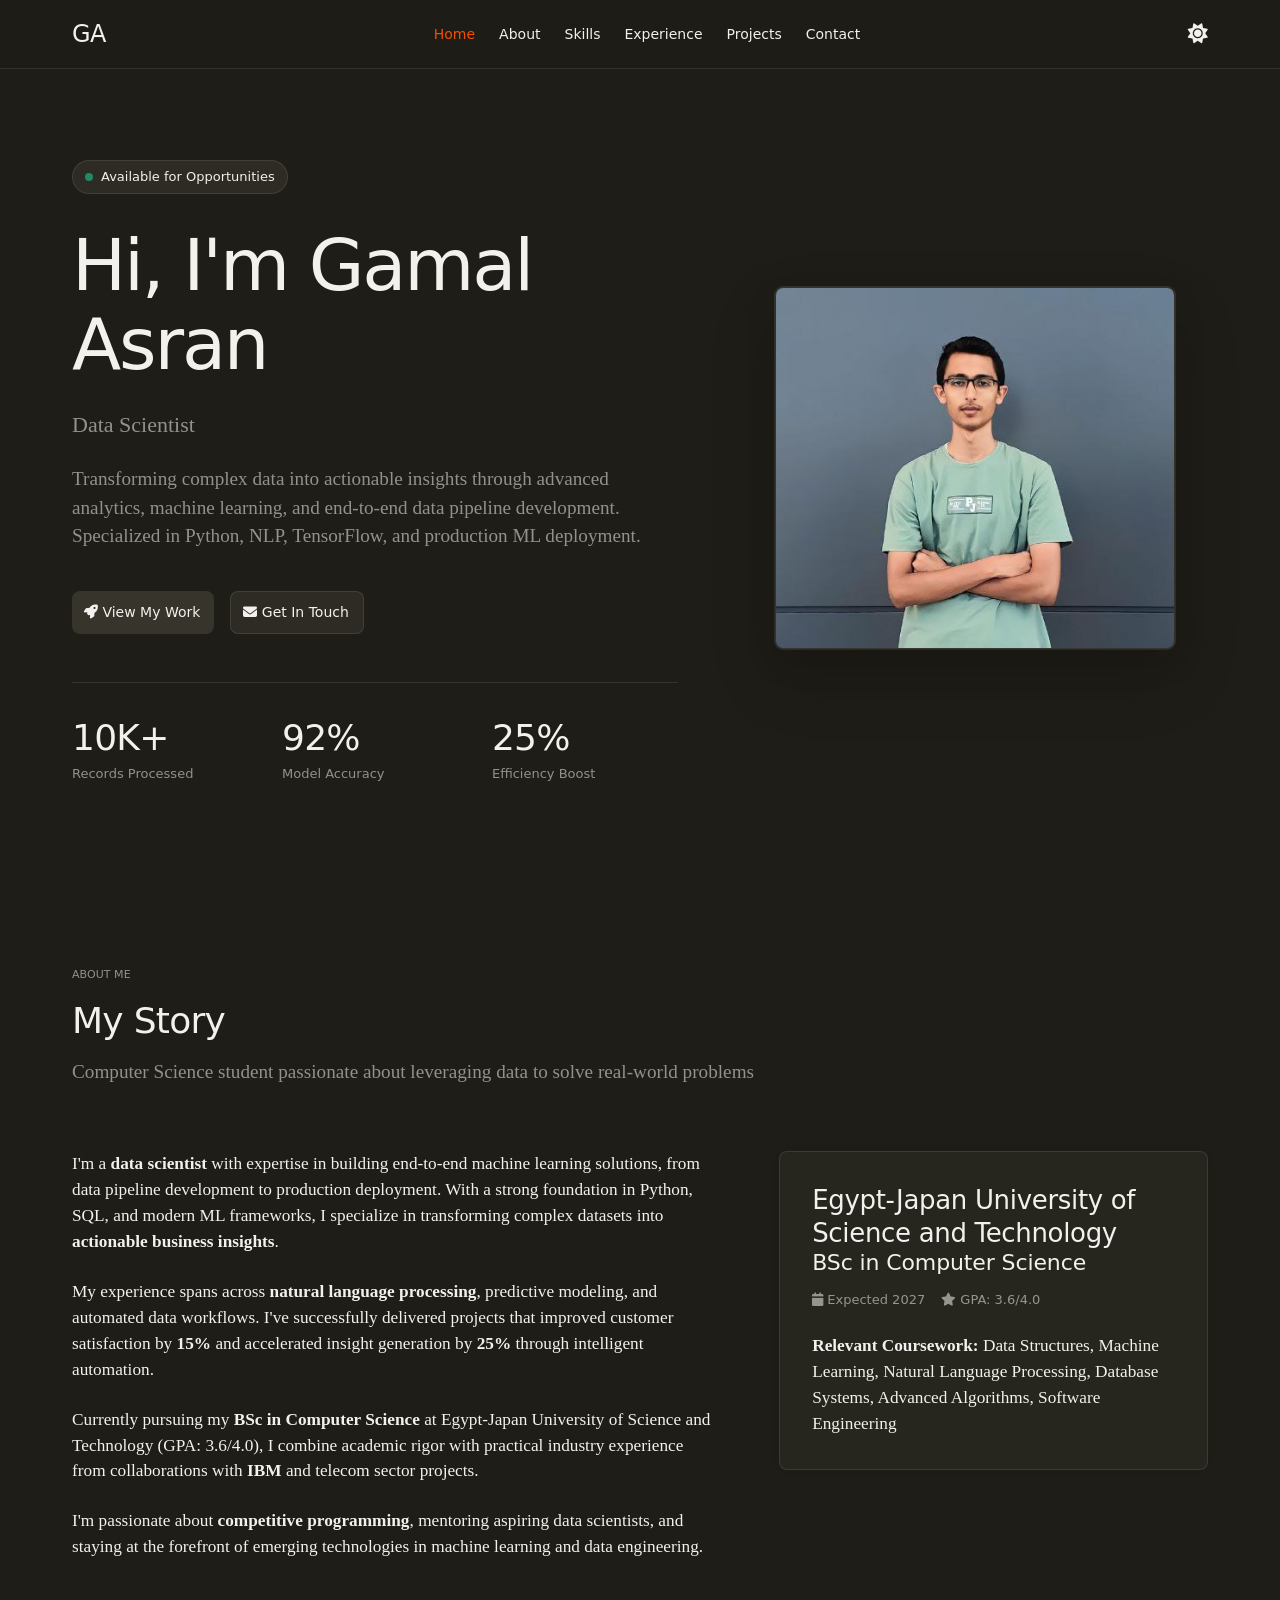
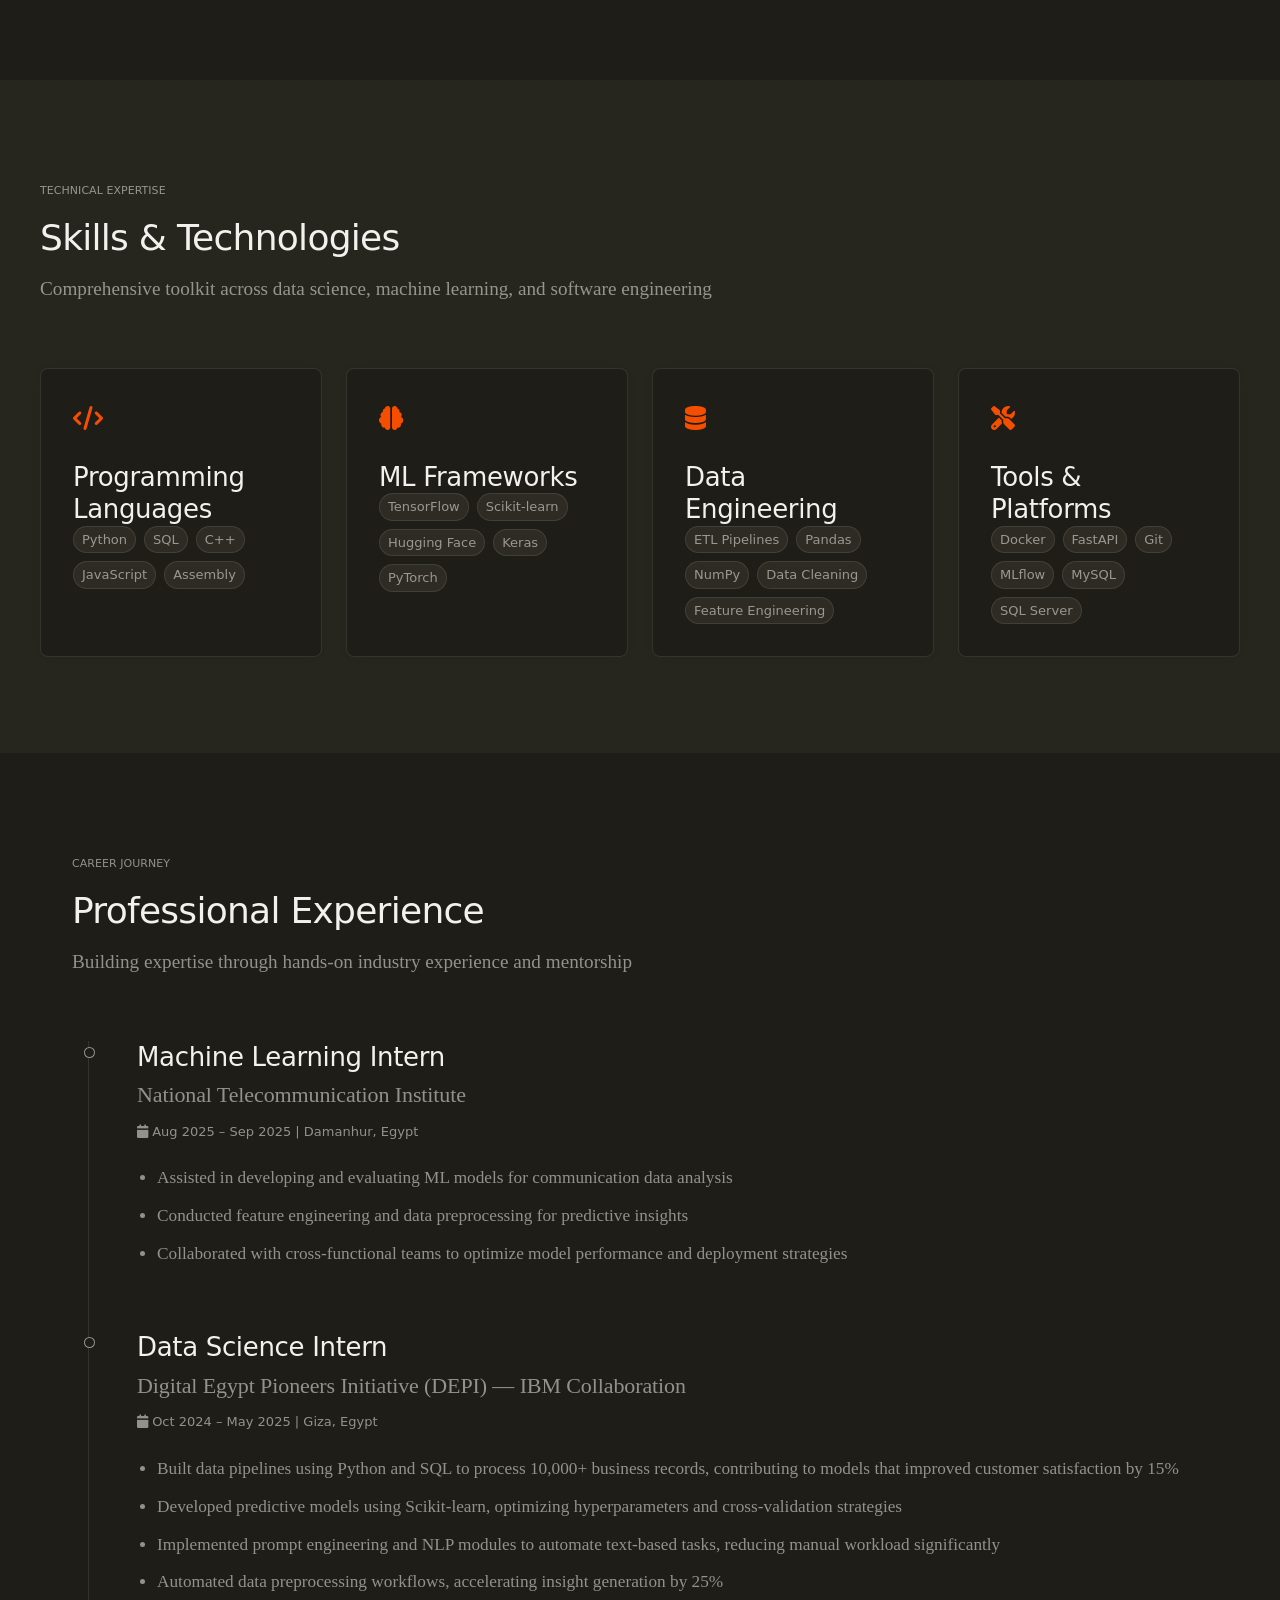
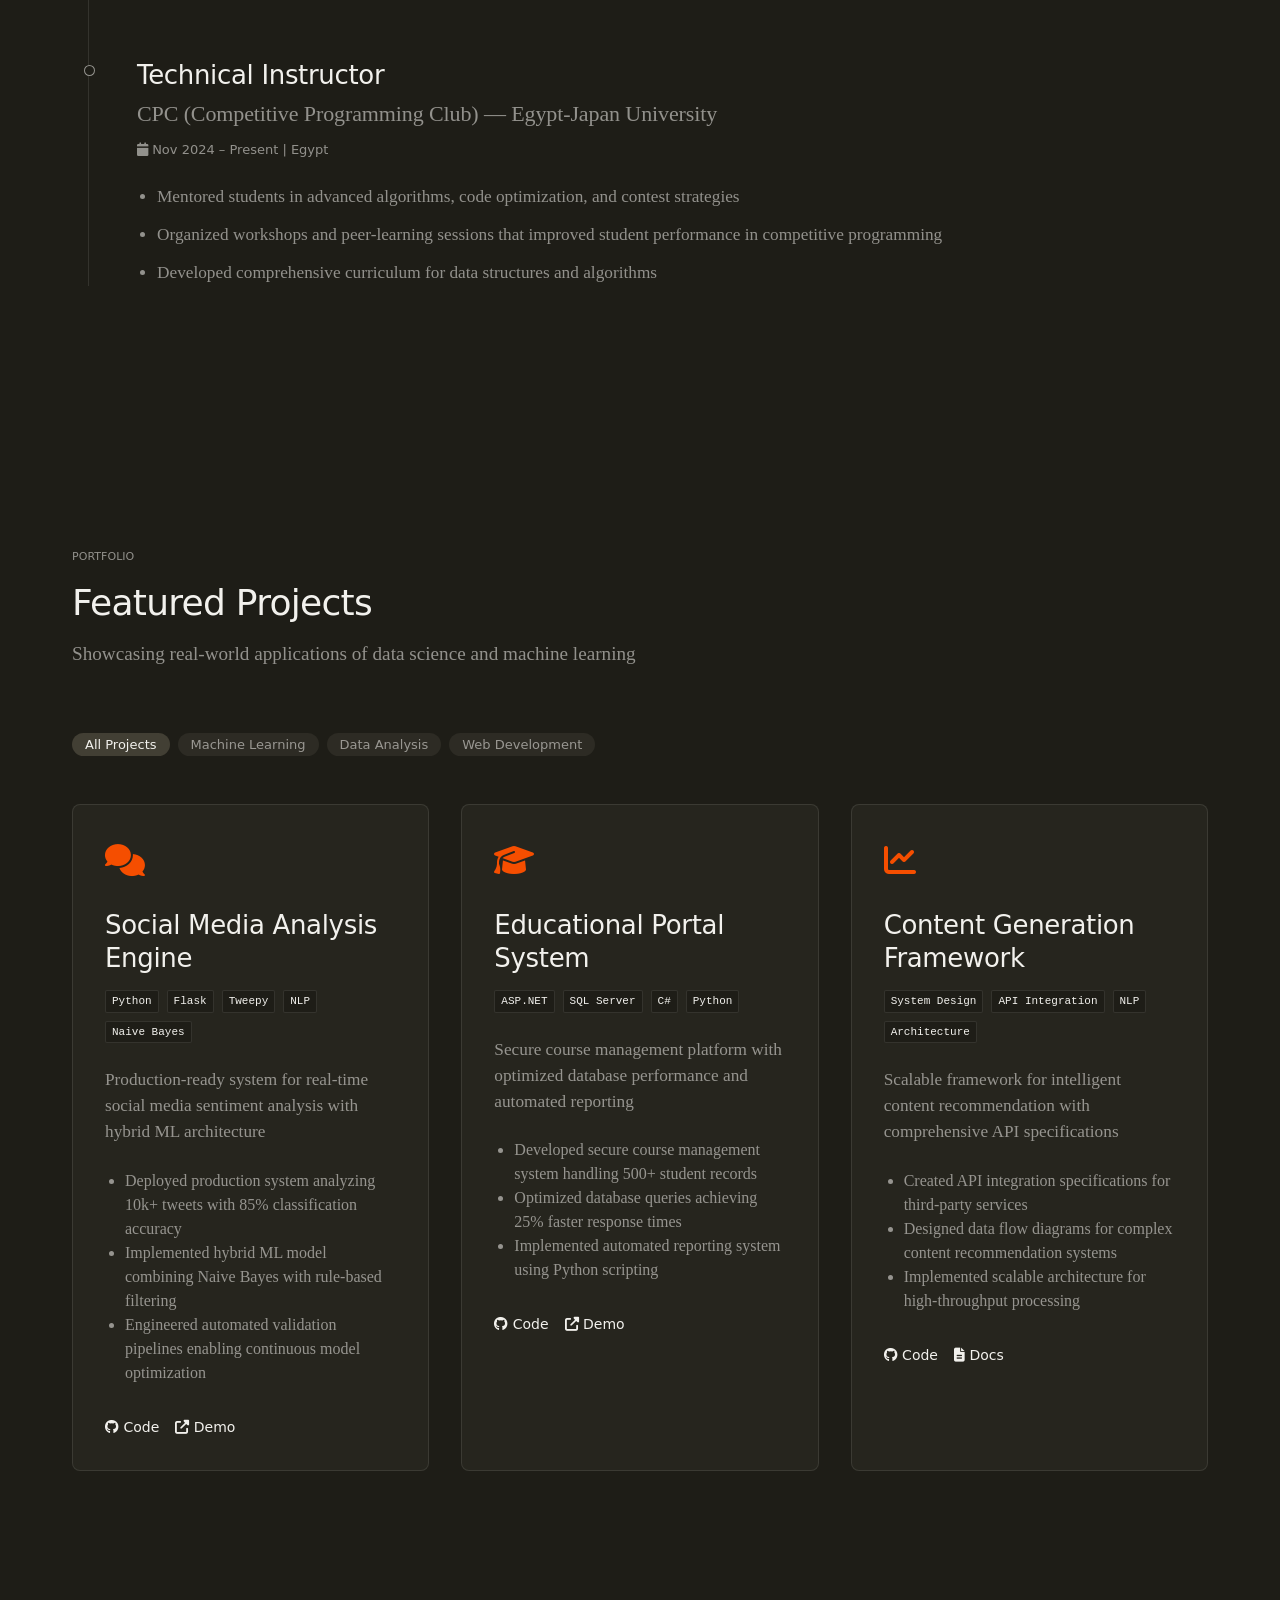
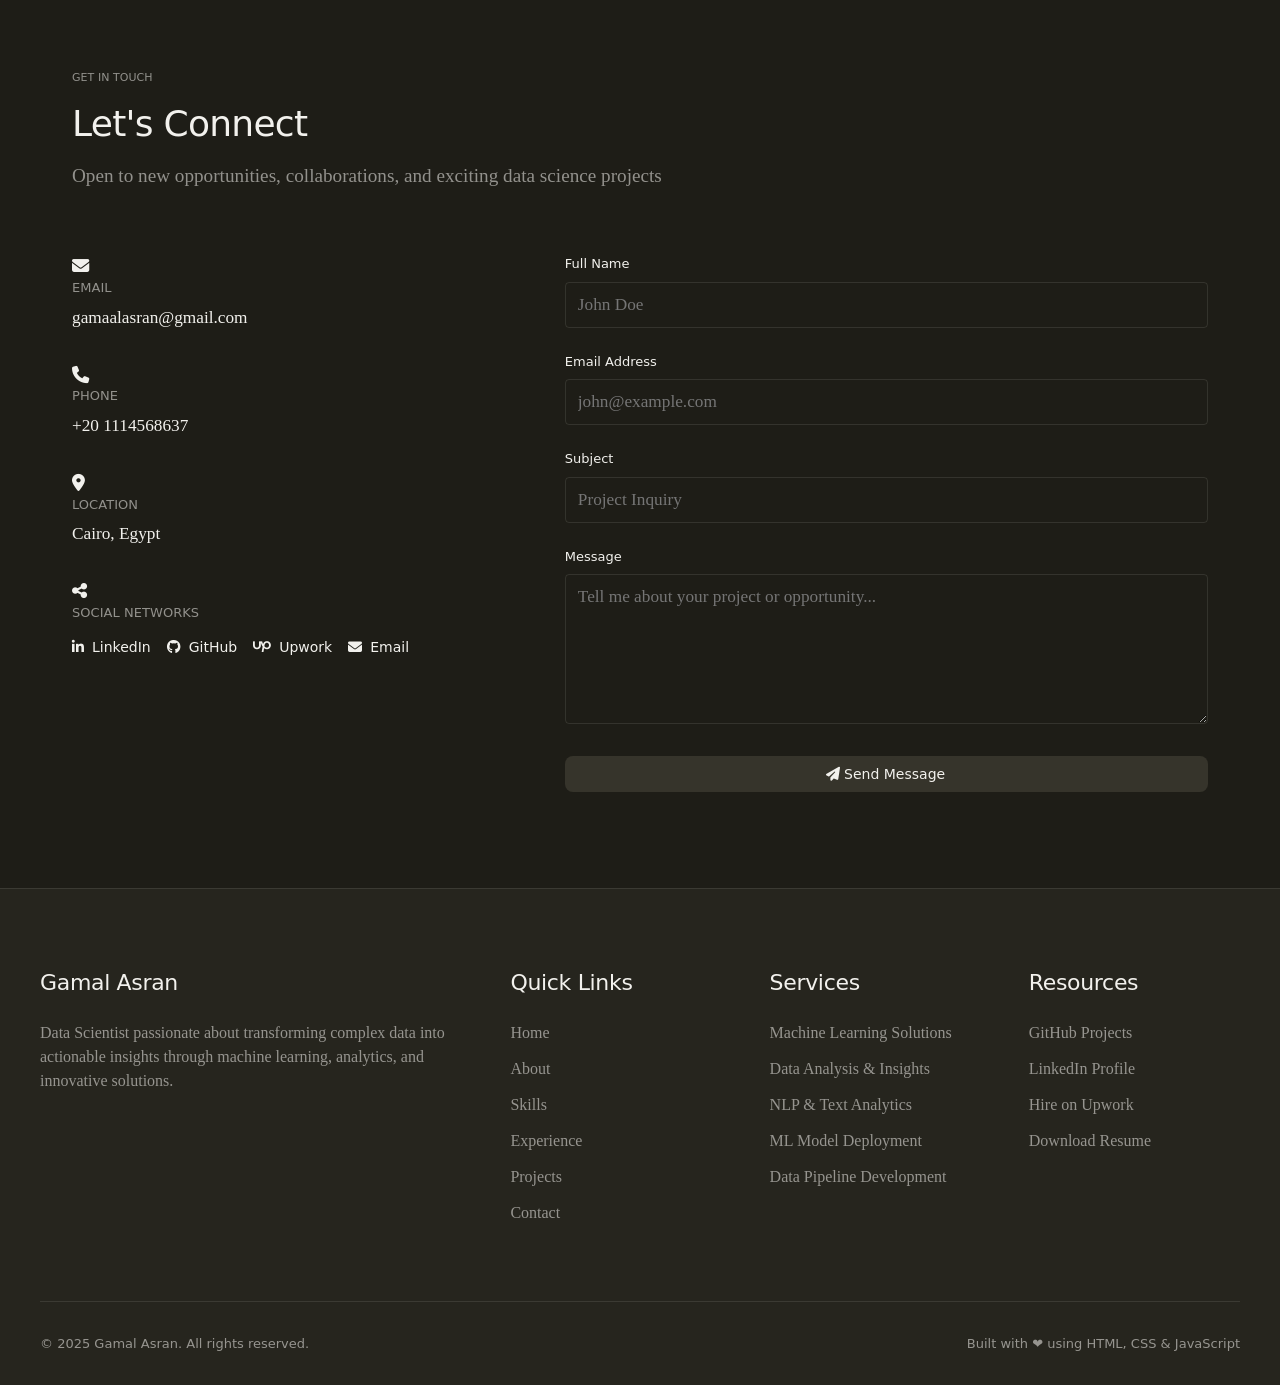
==== index.html @ 8bcc019f "update the style" ====
<!DOCTYPE html>
<html lang="en">
<head>
    <meta charset="UTF-8">
    <meta name="viewport" content="width=device-width, initial-scale=1.0">
    <meta name="description" content="Gamal Asran - Data Scientist specializing in ML, NLP, and end-to-end data pipelines. Building innovative solutions with Python, TensorFlow, and modern data engineering tools.">
    <meta name="keywords" content="Data Science, Machine Learning, Python, SQL, TensorFlow, NLP, Portfolio, Gamal Asran">
    <meta name="author" content="Gamal Asran">
    <title>Gamal Asran | Data Scientist & ML Engineer</title>
    <link rel="stylesheet" href="style.css">

    
    <!-- Font Awesome -->
    <link rel="stylesheet" href="https://cdnjs.cloudflare.com/ajax/libs/font-awesome/6.4.0/css/all.min.css">
    
</head>
<body>
    <!-- Navigation -->
    <nav class="navbar" id="navbar">
        <div class="nav-container">
            <a href="#home" class="logo">GA</a>
            <ul class="nav-links" id="navLinks">
                <li><a href="#home">Home</a></li>
                <li><a href="#about">About</a></li>
                <li><a href="#skills">Skills</a></li>
                <li><a href="#experience">Experience</a></li>
                <li><a href="#projects">Projects</a></li>
                <li><a href="#contact">Contact</a></li>
            </ul>

            <button class="theme-toggle" id="themeToggle" aria-label="Toggle theme" style="background: none; border: none; font-size: 20px; color: var(--text-primary); cursor: pointer; transition: var(--transition);">
                <i class="fas fa-moon"></i>
            </button>

            <button class="mobile-menu-toggle" id="mobileMenuToggle" aria-label="Toggle menu">
                <i class="fas fa-bars"></i>
            </button>
        </div>
    </nav>

    <!-- Hero Section -->
    <section class="hero" id="home">
        <div class="hero-container">
            <div class="hero-content">
                <div class="hero-badge">
                    <span class="status-dot"></span>
                    <span>Available for Opportunities</span>
                </div>
                <h1>Hi, I'm <span class="gradient-text">Gamal Asran</span></h1>
                <p class="subtitle">Data Scientist</p>
                <p class="description">
                    Transforming complex data into actionable insights through advanced analytics, machine learning, and end-to-end data pipeline development. Specialized in Python, NLP, TensorFlow, and production ML deployment.
                </p>
                <div class="hero-buttons">
                    <a href="#projects" class="btn btn-primary">
                        <span><i class="fas fa-rocket"></i> View My Work</span>
                    </a>
                    <a href="#contact" class="btn btn-secondary">
                        <span><i class="fas fa-envelope"></i> Get In Touch</span>
                    </a>
                </div>
                <div class="hero-stats">
                    <div class="stat-item">
                        <h3>10K+</h3>
                        <p>Records Processed</p>
                    </div>
                    <div class="stat-item">
                        <h3>92%</h3>
                        <p>Model Accuracy</p>
                    </div>
                    <div class="stat-item">
                        <h3>25%</h3>
                        <p>Efficiency Boost</p>
                    </div>
                </div>
            </div>
            <div class="hero-image">
                <div class="profile-wrapper">
                    <img src="me.png" alt="Gamal Asran Profile" class="profile-img">
                    <div class="floating-elements">
                        <div class="floating-icon" style="color: #0ea5e9;">
                            <i class="fas fa-database"></i>
                        </div>
                        <div class="floating-icon" style="color: #8b5cf6;">
                            <i class="fas fa-brain"></i>
                        </div>
                        <div class="floating-icon" style="color: #10b981;">
                            <i class="fas fa-chart-line"></i>
                        </div>
                    </div>
                </div>
            </div>
        </div>
    </section>

    <!-- About Section -->
    <section id="about">
        <div class="section-header">
            <span class="section-label">About Me</span>
            <h2>My <span class="gradient-text">Story</span></h2>
            <p>Computer Science student passionate about leveraging data to solve real-world problems</p>
        </div>
        <div class="about-content">
            <div class="about-text">
                <p>
                    I'm a <strong>data scientist</strong> with expertise in building end-to-end machine learning solutions, from data pipeline development to production deployment. With a strong foundation in Python, SQL, and modern ML frameworks, I specialize in transforming complex datasets into <strong>actionable business insights</strong>.
                </p>
                <p>
                    My experience spans across <strong>natural language processing</strong>, predictive modeling, and automated data workflows. I've successfully delivered projects that improved customer satisfaction by <strong>15%</strong> and accelerated insight generation by <strong>25%</strong> through intelligent automation.
                </p>
                <p>
                    Currently pursuing my <strong>BSc in Computer Science</strong> at Egypt-Japan University of Science and Technology (GPA: 3.6/4.0), I combine academic rigor with practical industry experience from collaborations with <strong>IBM</strong> and telecom sector projects.
                </p>
                <p>
                    I'm passionate about <strong>competitive programming</strong>, mentoring aspiring data scientists, and staying at the forefront of emerging technologies in machine learning and data engineering.
                </p>
            </div>
            <div class="education-timeline">
                <div class="education-card">
                    <h3>Egypt-Japan University of Science and Technology</h3>
                    <h4>BSc in Computer Science</h4>
                    <div class="education-meta">
                        <span><i class="fas fa-calendar"></i> Expected 2027</span>
                        <span><i class="fas fa-star"></i> GPA: 3.6/4.0</span>
                    </div>
                    <p>
                        <strong>Relevant Coursework:</strong> Data Structures, Machine Learning, Natural Language Processing, Database Systems, Advanced Algorithms, Software Engineering
                    </p>
                </div>
            </div>
        </div>
    </section>

    <!-- Skills Section -->
    <section id="skills">
        <div class="section-header">
            <span class="section-label">Technical Expertise</span>
            <h2>Skills & <span class="gradient-text">Technologies</span></h2>
            <p>Comprehensive toolkit across data science, machine learning, and software engineering</p>
        </div>
        <div class="skills-grid">
            <div class="skill-category">
                <div class="skill-icon">
                    <i class="fas fa-code"></i>
                </div>
                <h3>Programming Languages</h3>
                <div class="skill-tags">
                    <span class="skill-tag">Python</span>
                    <span class="skill-tag">SQL</span>
                    <span class="skill-tag">C++</span>
                    <span class="skill-tag">JavaScript</span>
                    <span class="skill-tag">Assembly</span>
                </div>
            </div>
            <div class="skill-category">
                <div class="skill-icon">
                    <i class="fas fa-brain"></i>
                </div>
                <h3>ML Frameworks</h3>
                <div class="skill-tags">
                    <span class="skill-tag">TensorFlow</span>
                    <span class="skill-tag">Scikit-learn</span>
                    <span class="skill-tag">Hugging Face</span>
                    <span class="skill-tag">Keras</span>
                    <span class="skill-tag">PyTorch</span>
                </div>
            </div>
            <div class="skill-category">
                <div class="skill-icon">
                    <i class="fas fa-database"></i>
                </div>
                <h3>Data Engineering</h3>
                <div class="skill-tags">
                    <span class="skill-tag">ETL Pipelines</span>
                    <span class="skill-tag">Pandas</span>
                    <span class="skill-tag">NumPy</span>
                    <span class="skill-tag">Data Cleaning</span>
                    <span class="skill-tag">Feature Engineering</span>
                </div>
            </div>
            <div class="skill-category">
                <div class="skill-icon">
                    <i class="fas fa-tools"></i>
                </div>
                <h3>Tools & Platforms</h3>
                <div class="skill-tags">
                    <span class="skill-tag">Docker</span>
                    <span class="skill-tag">FastAPI</span>
                    <span class="skill-tag">Git</span>
                    <span class="skill-tag">MLflow</span>
                    <span class="skill-tag">MySQL</span>
                    <span class="skill-tag">SQL Server</span>
                </div>
            </div>
        </div>
    </section>

    <!-- Experience Section -->
    <section id="experience">
        <div class="section-header">
            <span class="section-label">Career Journey</span>
            <h2>Professional <span class="gradient-text">Experience</span></h2>
            <p>Building expertise through hands-on industry experience and mentorship</p>
        </div>
        <div class="timeline">
            <div class="timeline-item">
                <div class="experience-card">
                    <h3>Machine Learning Intern</h3>
                    <h4>National Telecommunication Institute</h4>
                    <p class="experience-date">
                        <i class="fas fa-calendar"></i>
                        Aug 2025 – Sep 2025 | Damanhur, Egypt
                    </p>
                    <ul>
                        <li>Assisted in developing and evaluating ML models for communication data analysis</li>
                        <li>Conducted feature engineering and data preprocessing for predictive insights</li>
                        <li>Collaborated with cross-functional teams to optimize model performance and deployment strategies</li>
                    </ul>
                </div>
            </div>
            <div class="timeline-item">
                <div class="experience-card">
                    <h3>Data Science Intern</h3>
                    <h4>Digital Egypt Pioneers Initiative (DEPI) — IBM Collaboration</h4>
                    <p class="experience-date">
                        <i class="fas fa-calendar"></i>
                        Oct 2024 – May 2025 | Giza, Egypt
                    </p>
                    <ul>
                        <li>Built data pipelines using Python and SQL to process 10,000+ business records, contributing to models that improved customer satisfaction by 15%</li>
                        <li>Developed predictive models using Scikit-learn, optimizing hyperparameters and cross-validation strategies</li>
                        <li>Implemented prompt engineering and NLP modules to automate text-based tasks, reducing manual workload significantly</li>
                        <li>Automated data preprocessing workflows, accelerating insight generation by 25%</li>
                    </ul>
                </div>
            </div>
            <div class="timeline-item">
                <div class="experience-card">
                    <h3>Technical Instructor</h3>
                    <h4>CPC (Competitive Programming Club) — Egypt-Japan University</h4>
                    <p class="experience-date">
                        <i class="fas fa-calendar"></i>
                        Nov 2024 – Present | Egypt
                    </p>
                    <ul>
                        <li>Mentored students in advanced algorithms, code optimization, and contest strategies</li>
                        <li>Organized workshops and peer-learning sessions that improved student performance in competitive programming</li>
                        <li>Developed comprehensive curriculum for data structures and algorithms</li>
                    </ul>
                </div>
            </div>
        </div>
    </section>

    <!-- Projects Section -->
    <section id="projects">
        <div class="section-header">
            <span class="section-label">Portfolio</span>
            <h2>Featured <span class="gradient-text">Projects</span></h2>
            <p>Showcasing real-world applications of data science and machine learning</p>
        </div>
        <div class="project-filters">
            <button class="filter-btn active" data-filter="all">All Projects</button>
            <button class="filter-btn" data-filter="ml">Machine Learning</button>
            <button class="filter-btn" data-filter="data">Data Analysis</button>
            <button class="filter-btn" data-filter="web">Web Development</button>
        </div>
        <div class="projects-grid">
            <!-- Project 1 -->
            <div class="project-card" data-category="ml">
                <div class="project-image">
                    <i class="fas fa-comments"></i>
                </div>
                <div class="project-content">
                    <h3>Social Media Analysis Engine</h3>
                    <div class="project-tech">
                        <span class="tech-badge">Python</span>
                        <span class="tech-badge">Flask</span>
                        <span class="tech-badge">Tweepy</span>
                        <span class="tech-badge">NLP</span>
                        <span class="tech-badge">Naive Bayes</span>
                    </div>
                    <p>Production-ready system for real-time social media sentiment analysis with hybrid ML architecture</p>
                    <ul>
                        <li>Deployed production system analyzing 10k+ tweets with 85% classification accuracy</li>
                        <li>Implemented hybrid ML model combining Naive Bayes with rule-based filtering</li>
                        <li>Engineered automated validation pipelines enabling continuous model optimization</li>
                    </ul>
                    <div class="project-links">
                        <a href="https://github.com/GamalAsraan" class="project-link github" target="_blank">
                            <i class="fab fa-github"></i> Code
                        </a>
                        <a href="#" class="project-link demo">
                            <i class="fas fa-external-link-alt"></i> Demo
                        </a>
                    </div>
                </div>
            </div>

            <!-- Project 2 -->
            <div class="project-card" data-category="web">
                <div class="project-image">
                    <i class="fas fa-graduation-cap"></i>
                </div>
                <div class="project-content">
                    <h3>Educational Portal System</h3>
                    <div class="project-tech">
                        <span class="tech-badge">ASP.NET</span>
                        <span class="tech-badge">SQL Server</span>
                        <span class="tech-badge">C#</span>
                        <span class="tech-badge">Python</span>
                    </div>
                    <p>Secure course management platform with optimized database performance and automated reporting</p>
                    <ul>
                        <li>Developed secure course management system handling 500+ student records</li>
                        <li>Optimized database queries achieving 25% faster response times</li>
                        <li>Implemented automated reporting system using Python scripting</li>
                    </ul>
                    <div class="project-links">
                        <a href="https://github.com/GamalAsraan" class="project-link github" target="_blank">
                            <i class="fab fa-github"></i> Code
                        </a>
                        <a href="#" class="project-link demo">
                            <i class="fas fa-external-link-alt"></i> Demo
                        </a>
                    </div>
                </div>
            </div>

            <!-- Project 3 -->
            <div class="project-card" data-category="ml data">
                <div class="project-image">
                    <i class="fas fa-chart-line"></i>
                </div>
                <div class="project-content">
                    <h3>Content Generation Framework</h3>
                    <div class="project-tech">
                        <span class="tech-badge">System Design</span>
                        <span class="tech-badge">API Integration</span>
                        <span class="tech-badge">NLP</span>
                        <span class="tech-badge">Architecture</span>
                    </div>
                    <p>Scalable framework for intelligent content recommendation with comprehensive API specifications</p>
                    <ul>
                        <li>Created API integration specifications for third-party services</li>
                        <li>Designed data flow diagrams for complex content recommendation systems</li>
                        <li>Implemented scalable architecture for high-throughput processing</li>
                    </ul>
                    <div class="project-links">
                        <a href="https://github.com/GamalAsraan" class="project-link github" target="_blank">
                            <i class="fab fa-github"></i> Code
                        </a>
                        <a href="#" class="project-link demo">
                            <i class="fas fa-file-alt"></i> Docs
                        </a>
                    </div>
                </div>
            </div>
        </div>
    </section>

    <!-- Contact Section -->
    <section id="contact">
        <div class="section-header">
            <span class="section-label">Get In Touch</span>
            <h2>Let's <span class="gradient-text">Connect</span></h2>
            <p>Open to new opportunities, collaborations, and exciting data science projects</p>
        </div>
        <div class="contact-container">
            <div class="contact-info-wrapper">
                <div class="contact-item">
                    <div class="contact-icon">
                        <i class="fas fa-envelope"></i>
                    </div>
                    <div class="contact-details">
                        <h3>Email</h3>
                        <p><a href="mailto:gamaalasran@gmail.com">gamaalasran@gmail.com</a></p>
                    </div>
                </div>
                <div class="contact-item">
                    <div class="contact-icon">
                        <i class="fas fa-phone"></i>
                    </div>
                    <div class="contact-details">
                        <h3>Phone</h3>
                        <p><a href="tel:+201114568637">+20 1114568637</a></p>
                    </div>
                </div>
                <div class="contact-item">
                    <div class="contact-icon">
                        <i class="fas fa-map-marker-alt"></i>
                    </div>
                    <div class="contact-details">
                        <h3>Location</h3>
                        <p>Cairo, Egypt</p>
                    </div>
                </div>
                <div class="contact-item">
                    <div class="contact-icon">
                        <i class="fas fa-share-alt"></i>
                    </div>
                    <div class="contact-details">
                        <h3>Social Networks</h3>
                        <div class="social-links-grid">
                            <a href="https://linkedin.com/in/gamal-asran" class="social-link" target="_blank">
                                <i class="fab fa-linkedin-in"></i>
                                <span>LinkedIn</span>
                            </a>
                            <a href="https://github.com/GamalAsraan" class="social-link" target="_blank">
                                <i class="fab fa-github"></i>
                                <span>GitHub</span>
                            </a>
                            <a href="https://www.upwork.com/freelancers/~01e0e2a4d2b234f352" class="social-link" target="_blank">
                                <i class="fab fa-upwork"></i>
                                <span>Upwork</span>
                            </a>
                            <a href="mailto:gamaalasran@gmail.com" class="social-link">
                                <i class="fas fa-envelope"></i>
                                <span>Email</span>
                            </a>
                        </div>
                    </div>
                </div>
            </div>
            <form class="contact-form" action="https://formspree.io/f/YOUR_FORM_ID" method="POST">
                <div class="form-group">
                    <label for="name">Full Name</label>
                    <input type="text" id="name" name="name" required placeholder="John Doe">
                </div>
                <div class="form-group">
                    <label for="email">Email Address</label>
                    <input type="email" id="email" name="email" required placeholder="john@example.com">
                </div>
                <div class="form-group">
                    <label for="subject">Subject</label>
                    <input type="text" id="subject" name="subject" required placeholder="Project Inquiry">
                </div>
                <div class="form-group">
                    <label for="message">Message</label>
                    <textarea id="message" name="message" required placeholder="Tell me about your project or opportunity..."></textarea>
                </div>
                <button type="submit" class="btn btn-primary form-submit">
                    <span><i class="fas fa-paper-plane"></i> Send Message</span>
                </button>
            </form>
        </div>
    </section>

    <!-- Footer -->
    <footer>
        <div class="footer-content">
            <div class="footer-section">
                <h3>Gamal Asran</h3>
                <p>Data Scientist passionate about transforming complex data into actionable insights through machine learning, analytics, and innovative solutions.</p>
            </div>
            <div class="footer-section">
                <h3>Quick Links</h3>
                <a href="#home">Home</a>
                <a href="#about">About</a>
                <a href="#skills">Skills</a>
                <a href="#experience">Experience</a>
                <a href="#projects">Projects</a>
                <a href="#contact">Contact</a>
            </div>
            <div class="footer-section">
                <h3>Services</h3>
                <a href="#">Machine Learning Solutions</a>
                <a href="#">Data Analysis & Insights</a>
                <a href="#">NLP & Text Analytics</a>
                <a href="#">ML Model Deployment</a>
                <a href="#">Data Pipeline Development</a>
            </div>
            <div class="footer-section">
                <h3>Resources</h3>
                <a href="https://github.com/GamalAsraan" target="_blank">GitHub Projects</a>
                <a href="https://linkedin.com/in/gamal-asran" target="_blank">LinkedIn Profile</a>
                <a href="https://www.upwork.com/freelancers/~01e0e2a4d2b234f352" target="_blank">Hire on Upwork</a>
                <a href="#contact">Download Resume</a>
            </div>
        </div>
        <div class="footer-bottom">
            <p>&copy; 2025 Gamal Asran. All rights reserved.</p>
            <p>Built with ❤️ using HTML, CSS & JavaScript</p>
        </div>
    </footer>

    <!-- Back to Top Button -->
    <a href="#home" class="back-to-top" id="backToTop" aria-label="Back to top">
        <i class="fas fa-arrow-up"></i>
    </a>

   <script src="script.js"></script>
</body>
</html>
---- style.css ----
/* ==================== Design System (Cursor-Inspired) ==================== */
:root {
    /* Colors */
    --cursor-dark: #26251e;
    --cursor-cream: #f2f1ed;
    --cursor-light: #e6e5e0;
    --cursor-surface-100: #f7f7f4;
    --cursor-surface-300: #ebeae5;
    --cursor-surface-500: #e1e0db;
    --accent: #f54e00;
    --error: #cf2d56;
    --success: #1f8a65;
    
    /* Text */
    --text-primary: var(--cursor-dark);
    --text-secondary: rgba(38, 37, 30, 0.55);
    
    /* Borders */
    --border-primary: rgba(38, 37, 30, 0.1);
    --border-medium: rgba(38, 37, 30, 0.2);
    
    /* Shadows */
    --shadow-card: rgba(0,0,0,0.14) 0px 28px 70px, rgba(0,0,0,0.1) 0px 14px 32px, var(--border-primary) 0px 0px 0px 1px;
    --shadow-ambient: rgba(0,0,0,0.02) 0px 0px 16px, rgba(0,0,0,0.008) 0px 0px 8px;
    --shadow-focus: rgba(0,0,0,0.1) 0px 4px 12px;
    
    /* Typography */
    --font-display: "CursorGothic Fallback", system-ui, "Helvetica Neue", Helvetica, Arial, sans-serif;
    --font-body: "jjannon", "Iowan Old Style", "Palatino Linotype", "URW Palladio L", P052, ui-serif, Georgia, Cambria, "Times New Roman", Times, serif;
    --font-mono: "berkeleyMono", ui-monospace, SFMono-Regular, Menlo, Monaco, Consolas, "Liberation Mono", "Courier New", monospace;
    --font-system: system-ui, -apple-system, "Segoe UI", "Helvetica Neue", Arial, sans-serif;
    
    --transition: all 0.15s ease;
}

[data-theme="dark"] {
    --cursor-dark: #f2f1ed;
    --cursor-cream: #1e1d17;
    --cursor-light: #26251e;
    --cursor-surface-100: #2d2b24;
    --cursor-surface-300: #36342b;
    --cursor-surface-500: #423f34;
    
    --text-primary: var(--cursor-dark);
    --text-secondary: rgba(242, 241, 237, 0.55);
    
    --border-primary: rgba(242, 241, 237, 0.1);
    --border-medium: rgba(242, 241, 237, 0.2);
}

* {
    margin: 0;
    padding: 0;
    box-sizing: border-box;
}

html {
    scroll-behavior: smooth;
}

body {
    font-family: var(--font-body);
    background-color: var(--cursor-cream);
    color: var(--text-primary);
    line-height: 1.5;
    font-size: 17.28px;
    overflow-x: hidden;
}

::selection {
    background: var(--cursor-surface-500);
    color: var(--text-primary);
}

h1, h2, h3, h4, h5, h6 {
    font-family: var(--font-display);
    font-weight: 400;
    color: var(--text-primary);
}

/* Typography Hierarchy */
h1 {
    font-size: clamp(3rem, 7vw, 72px);
    line-height: 1.1;
    letter-spacing: -2.16px;
}

h2 {
    font-size: 36px;
    line-height: 1.2;
    letter-spacing: -0.72px;
}

h3 {
    font-size: 26px;
    line-height: 1.25;
    letter-spacing: -0.325px;
}

h4 {
    font-size: 22px;
    line-height: 1.3;
    letter-spacing: -0.11px;
}

/* Utilities */
.gradient-text {
    color: var(--text-primary); /* No gradients in this design */
}

a {
    color: var(--text-primary);
    text-decoration: none;
    transition: var(--transition);
}

a:hover {
    color: var(--accent);
}

/* Navigation */
.navbar {
    position: fixed;
    top: 0;
    width: 100%;
    background: color-mix(in srgb, var(--cursor-cream) 85%, transparent);
    backdrop-filter: blur(12px);
    z-index: 1000;
    padding: 16px 0;
    border-bottom: 1px solid var(--border-primary);
    transition: var(--transition);
}

.nav-container {
    max-width: 1200px;
    margin: 0 auto;
    padding: 0 32px;
    display: flex;
    justify-content: space-between;
    align-items: center;
}

.logo {
    font-family: var(--font-display);
    font-size: 24px;
    font-weight: 500;
    letter-spacing: -0.5px;
}

.nav-links {
    display: flex;
    gap: 24px;
    list-style: none;
}

.nav-links a {
    font-family: var(--font-system);
    font-weight: 500;
    font-size: 14px;
    color: var(--text-primary);
}

.nav-links a:hover, .nav-links a.active {
    color: var(--accent);
}

.mobile-menu-toggle {
    display: none;
    background: none;
    border: none;
    font-size: 24px;
    color: var(--text-primary);
    cursor: pointer;
}

/* Hero Section */
.hero {
    padding: 160px 32px 80px;
    max-width: 1200px;
    margin: 0 auto;
}

.hero-container {
    display: grid;
    grid-template-columns: 1.3fr 1fr;
    gap: 64px;
    align-items: center;
}

.hero-badge {
    display: inline-flex;
    align-items: center;
    gap: 8px;
    background: var(--cursor-surface-100);
    border: 1px solid var(--border-primary);
    padding: 6px 12px;
    border-radius: 9999px; /* full pill */
    font-family: var(--font-system);
    font-size: 13px;
    font-weight: 500;
    margin-bottom: 32px;
}

.status-dot {
    width: 8px;
    height: 8px;
    background: var(--success);
    border-radius: 50%;
}

.hero-content .subtitle {
    font-family: var(--font-body);
    font-size: 22px;
    color: var(--text-secondary);
    margin: 24px 0;
}

.hero-content .description {
    font-family: var(--font-body);
    font-size: 19.2px;
    color: var(--text-secondary);
    margin-bottom: 40px;
}

.hero-buttons {
    display: flex;
    flex-wrap: wrap;
    gap: 16px;
    margin-bottom: 48px;
}

/* Buttons */
.btn {
    display: inline-flex;
    align-items: center;
    gap: 8px;
    font-family: var(--font-display);
    font-size: 14px;
    cursor: pointer;
    transition: var(--transition);
    text-decoration: none;
}

.btn-primary {
    background: var(--cursor-surface-300);
    color: var(--text-primary);
    padding: 10px 14px 10px 12px;
    border-radius: 8px;
    border: none;
}

.btn-primary:hover {
    color: var(--error);
    box-shadow: var(--shadow-focus);
}

.btn-secondary {
    background: var(--cursor-surface-100);
    color: var(--text-primary);
    padding: 10px 14px 10px 12px;
    border-radius: 8px;
    border: 1px solid var(--border-primary);
}

.btn-secondary:hover {
    border-color: var(--border-medium);
    color: var(--error);
}

.hero-stats {
    display: grid;
    grid-template-columns: repeat(3, 1fr);
    gap: 24px;
    border-top: 1px solid var(--border-primary);
    padding-top: 32px;
}

.stat-item h3 {
    font-family: var(--font-display);
    font-size: 36px;
    margin-bottom: 4px;
    letter-spacing: -0.72px;
}

.stat-item p {
    font-family: var(--font-system);
    font-size: 13px;
    color: var(--text-secondary);
    font-weight: 500;
}

.hero-image {
    position: relative;
    display: flex;
    justify-content: center;
    align-items: center;
}

.profile-wrapper {
    max-width: 400px;
    width: 100%;
    position: relative;
}

.profile-img {
    width: 100%;
    border-radius: 8px;
    border: 1px solid var(--border-primary);
    box-shadow: var(--shadow-card);
}

.floating-elements {
    display: none; /* Removed for cleaner minimal look */
}

/* Sections */
section {
    padding: 96px 32px;
    max-width: 1200px;
    margin: 0 auto;
}

.section-header {
    margin-bottom: 64px;
}

.section-label {
    display: inline-block;
    font-family: var(--font-system);
    font-size: 11px;
    text-transform: uppercase;
    letter-spacing: 0.048px;
    color: var(--text-secondary);
    margin-bottom: 16px;
    font-weight: 500;
}

.section-header p {
    font-family: var(--font-body);
    font-size: 19.2px;
    color: var(--text-secondary);
    margin-top: 16px;
}

/* About */
.about-content {
    display: grid;
    grid-template-columns: 1.5fr 1fr;
    gap: 64px;
}

.about-text p {
    margin-bottom: 24px;
}

.about-text strong {
    font-weight: 600;
    color: var(--text-primary);
}

.education-card {
    background: var(--cursor-light);
    border: 1px solid var(--border-primary);
    border-radius: 8px;
    padding: 32px;
    box-shadow: var(--shadow-ambient);
}

.education-meta {
    font-family: var(--font-system);
    font-size: 13px;
    color: var(--text-secondary);
    margin: 12px 0 24px;
    display: flex;
    gap: 16px;
}

/* Skills */
#skills {
    background: var(--cursor-light);
    max-width: 100%;
    padding-left: max(32px, calc(50vw - 600px));
    padding-right: max(32px, calc(50vw - 600px));
}

.skills-grid {
    display: grid;
    grid-template-columns: repeat(auto-fit, minmax(min(100%, 280px), 1fr));
    gap: 24px;
    padding: 0;
}

.skill-category {
    background: var(--cursor-cream);
    border: 1px solid var(--border-primary);
    border-radius: 8px;
    padding: 32px;
    box-shadow: var(--shadow-ambient);
}

.skill-icon {
    font-size: 24px;
    margin-bottom: 24px;
    color: var(--accent);
}

.skill-tags {
    display: flex;
    flex-wrap: wrap;
    gap: 8px;
}

.skill-tag {
    background: var(--cursor-surface-100);
    border: 1px solid var(--border-primary);
    color: var(--text-secondary);
    padding: 3px 8px;
    border-radius: 9999px;
    font-family: var(--font-system);
    font-size: 13px;
    transition: var(--transition);
}

.skill-tag:hover {
    color: var(--error);
    border-color: var(--border-medium);
}

/* Experience */
.timeline {
    border-left: 1px solid var(--border-primary);
    padding-left: 48px;
    margin-left: 16px;
}

.timeline-item {
    position: relative;
    margin-bottom: 64px;
}

.timeline-item::before {
    content: '';
    position: absolute;
    left: -53px;
    top: 6px;
    width: 9px;
    height: 9px;
    border-radius: 50%;
    background: var(--cursor-cream);
    border: 1px solid var(--text-secondary);
}

.experience-card h3 {
    margin-bottom: 8px;
}

.experience-card h4 {
    font-family: var(--font-body);
    font-weight: 500;
    color: var(--text-secondary);
    margin-bottom: 12px;
}

.experience-date {
    font-family: var(--font-system);
    font-size: 13px;
    color: var(--text-secondary);
    margin-bottom: 24px;
}

.experience-card ul {
    padding-left: 20px;
    color: var(--text-secondary);
}

.experience-card li {
    margin-bottom: 12px;
}

/* Projects */
.project-filters {
    display: flex;
    flex-wrap: wrap;
    gap: 8px;
    margin-bottom: 48px;
}

.filter-btn {
    background: var(--cursor-surface-100);
    border: 1px solid transparent;
    color: var(--text-secondary);
    padding: 3px 12px;
    border-radius: 9999px;
    font-family: var(--font-system);
    font-size: 13px;
    cursor: pointer;
    transition: var(--transition);
}

.filter-btn:hover, .filter-btn.active {
    background: var(--cursor-surface-500);
    color: var(--text-primary);
}

.projects-grid {
    display: grid;
    grid-template-columns: repeat(auto-fit, minmax(min(100%, 320px), 1fr));
    gap: 32px;
}

.project-card {
    background: var(--cursor-light);
    border: 1px solid var(--border-primary);
    border-radius: 8px;
    padding: 32px;
    transition: var(--transition);
}

.project-card:hover {
    box-shadow: var(--shadow-card);
}

.project-image {
    font-size: 32px;
    margin-bottom: 24px;
    color: var(--accent);
}

.project-tech {
    display: flex;
    flex-wrap: wrap;
    gap: 8px;
    margin: 16px 0 24px;
}

.tech-badge {
    font-family: var(--font-mono);
    font-size: 11px;
    background: var(--cursor-cream);
    padding: 2px 6px;
    border-radius: 2px;
    border: 1px solid var(--border-primary);
}

.project-card p {
    margin-bottom: 24px;
    color: var(--text-secondary);
}

.project-card ul {
    padding-left: 20px;
    margin-bottom: 32px;
    font-size: 16px;
    color: var(--text-secondary);
}

.project-links {
    display: flex;
    gap: 16px;
}

.project-link {
    font-family: var(--font-system);
    font-size: 14px;
    font-weight: 500;
}

/* Contact */
.contact-container {
    display: grid;
    grid-template-columns: 1fr 1.5fr;
    gap: 64px;
}

.contact-item {
    margin-bottom: 32px;
}

.contact-item h3 {
    font-family: var(--font-system);
    font-size: 13px;
    text-transform: uppercase;
    letter-spacing: 0.048px;
    color: var(--text-secondary);
    margin-bottom: 8px;
}

.social-links-grid {
    display: flex;
    flex-wrap: wrap;
    gap: 16px;
    margin-top: 16px;
}

.social-link {
    display: flex;
    align-items: center;
    gap: 8px;
    font-family: var(--font-system);
    font-size: 14px;
}

.contact-form .form-group {
    margin-bottom: 24px;
}

.contact-form label {
    display: block;
    font-family: var(--font-system);
    font-size: 13px;
    font-weight: 500;
    margin-bottom: 8px;
}

.contact-form input,
.contact-form textarea {
    width: 100%;
    background: transparent;
    border: 1px solid var(--border-primary);
    padding: 12px;
    border-radius: 4px;
    font-family: var(--font-body);
    font-size: 17.28px;
    color: var(--text-primary);
    transition: var(--transition);
}

.contact-form textarea {
    min-height: 150px;
    resize: vertical;
}

.contact-form input:focus,
.contact-form textarea:focus {
    outline: none;
    border-color: var(--border-medium);
}

.form-submit {
    width: 100%;
    justify-content: center;
}

/* Footer */
footer {
    background: var(--cursor-light);
    border-top: 1px solid var(--border-primary);
    padding: 80px 32px 32px;
}

.footer-content {
    max-width: 1200px;
    margin: 0 auto 64px;
    display: grid;
    grid-template-columns: 2fr 1fr 1fr 1fr;
    gap: 48px;
}

.footer-section h3 {
    font-size: 22px;
    margin-bottom: 24px;
}

.footer-section a, .footer-section p {
    display: block;
    color: var(--text-secondary);
    margin-bottom: 12px;
    font-size: 16px;
}

.footer-bottom {
    max-width: 1200px;
    margin: 0 auto;
    padding-top: 32px;
    border-top: 1px solid var(--border-primary);
    display: flex;
    justify-content: space-between;
    font-family: var(--font-system);
    font-size: 13px;
    color: var(--text-secondary);
}

.back-to-top {
    position: fixed;
    bottom: 32px;
    right: 32px;
    background: var(--cursor-surface-300);
    color: var(--text-primary);
    width: 48px;
    height: 48px;
    border-radius: 50%;
    display: flex;
    align-items: center;
    justify-content: center;
    text-decoration: none;
    opacity: 0;
    pointer-events: none;
    transition: var(--transition);
    border: 1px solid var(--border-primary);
}

.back-to-top.visible {
    opacity: 1;
    pointer-events: auto;
}

.back-to-top:hover {
    color: var(--error);
}

/* Animations */
@keyframes fadeInUp {
    from {
        opacity: 0;
        transform: translateY(20px);
    }
    to {
        opacity: 1;
        transform: translateY(0);
    }
}

.hero-content > *,
.hero-image {
    animation: fadeInUp 0.8s ease-out backwards;
}

.hero-content h1 { animation-delay: 0.1s; }
.hero-content .subtitle { animation-delay: 0.2s; }
.hero-content .description { animation-delay: 0.3s; }
.hero-buttons { animation-delay: 0.4s; }
.hero-stats { animation-delay: 0.5s; }
.hero-image { animation-delay: 0.3s; }

/* Responsive */
@media (max-width: 900px) {
    .hero-container, .about-content, .contact-container, .footer-content {
        grid-template-columns: 1fr;
        gap: 48px;
    }
    
    h1 {
        font-size: clamp(2.5rem, 8vw, 48px);
    }
    
    section {
        padding: 64px 24px;
    }
    
    #skills {
        padding-left: 24px;
        padding-right: 24px;
    }
}

@media (max-width: 600px) {
    .nav-links {
        display: none;
        position: absolute;
        top: 100%;
        left: 0;
        width: 100%;
        background: var(--cursor-cream);
        flex-direction: column;
        padding: 24px;
        border-bottom: 1px solid var(--border-primary);
    }
    
    .nav-links.active {
        display: flex;
    }
    
    .mobile-menu-toggle {
        display: block;
    }
    
    .hero-stats {
        grid-template-columns: repeat(2, 1fr);
        gap: 16px;
    }
    
    .hero-stats .stat-item:last-child {
        grid-column: 1 / -1;
    }

    .timeline {
        padding-left: 24px;
        margin-left: 8px;
    }

    .timeline-item::before {
        left: -29px;
    }

    .footer-bottom {
        flex-direction: column;
        gap: 16px;
        text-align: center;
    }
}
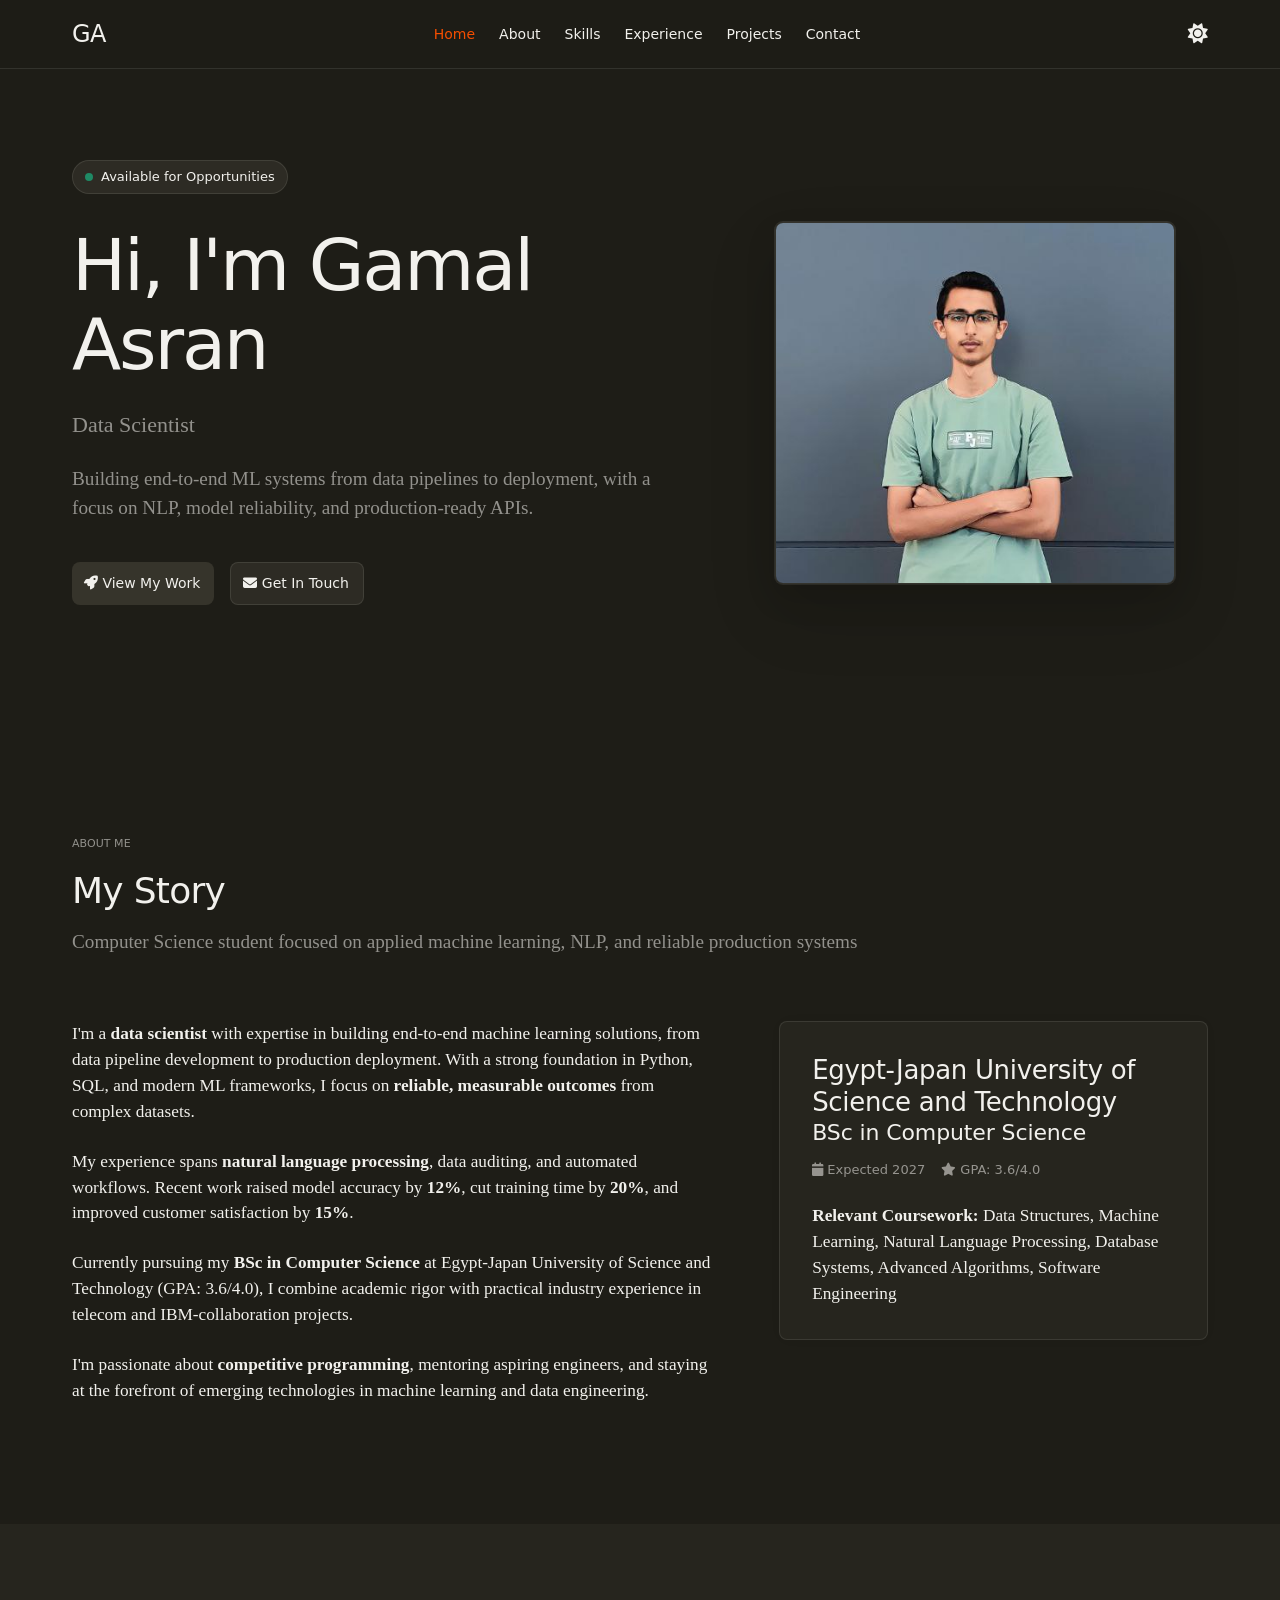
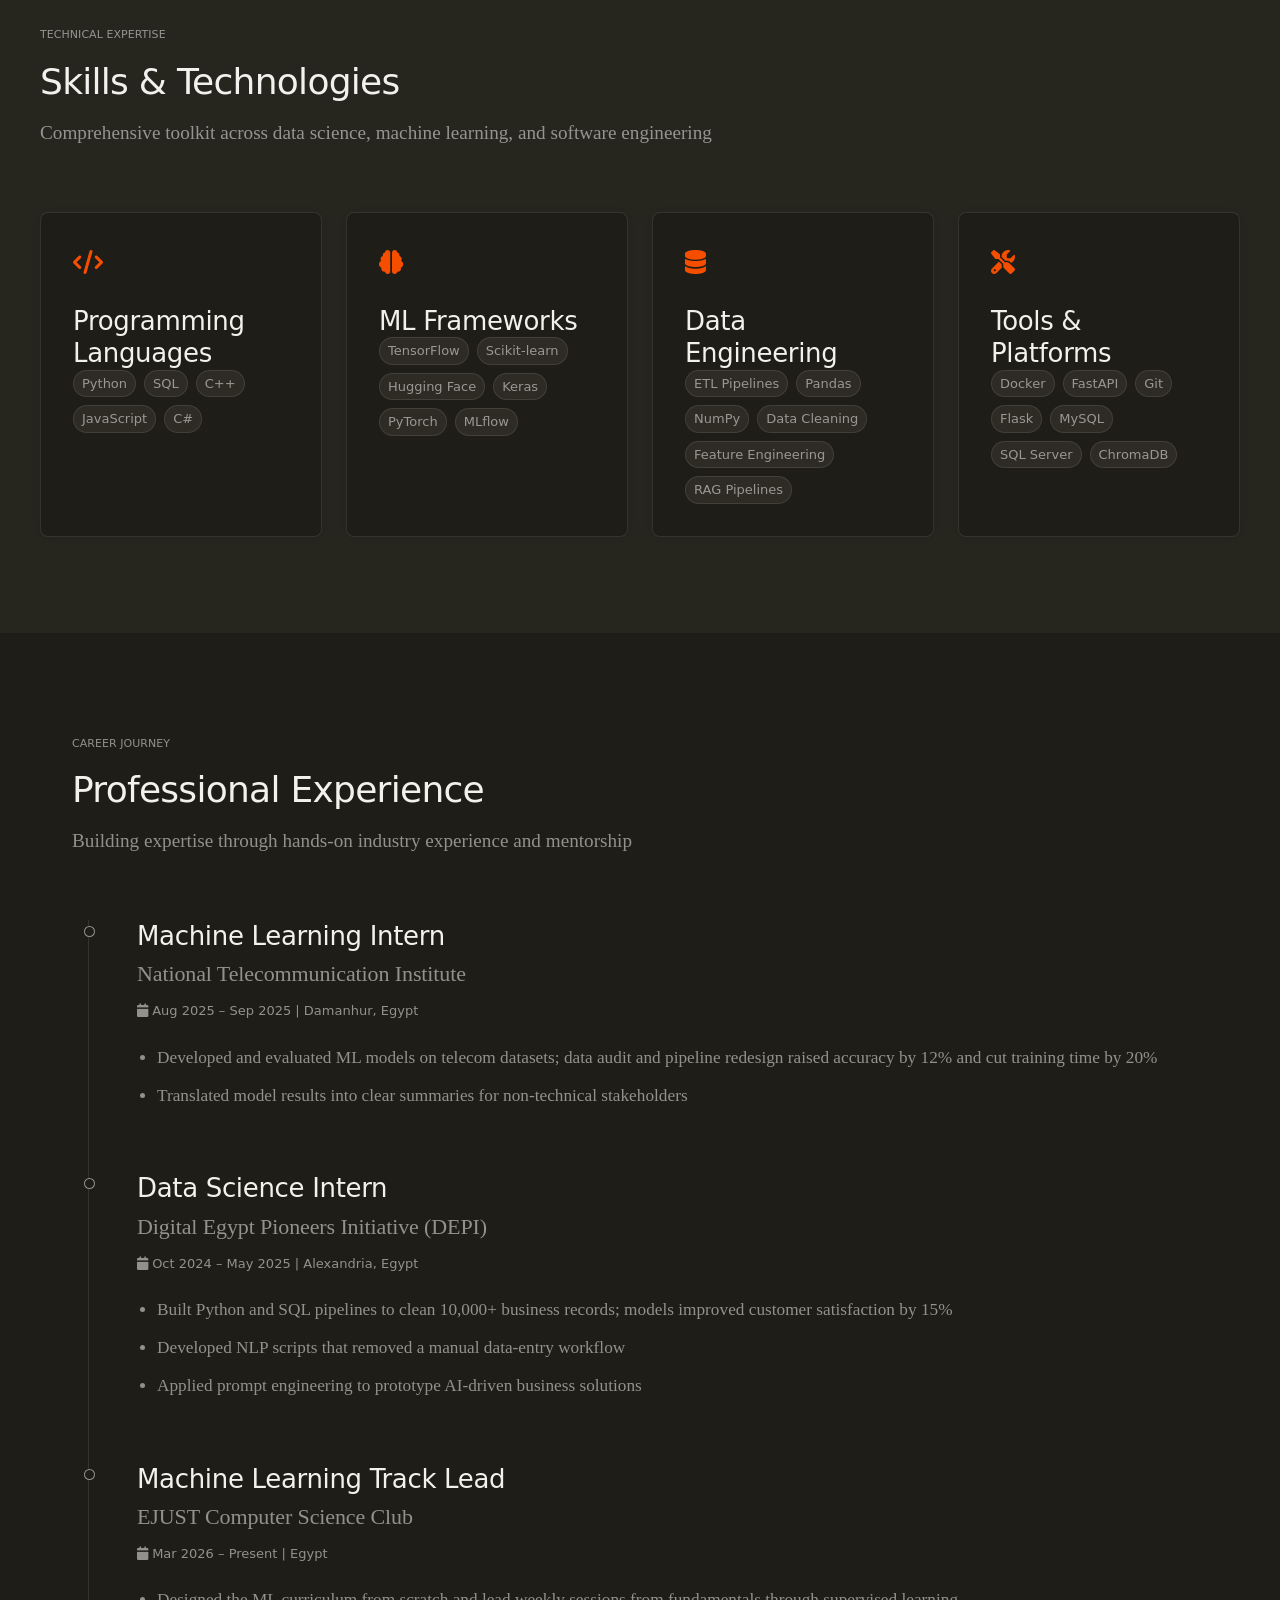
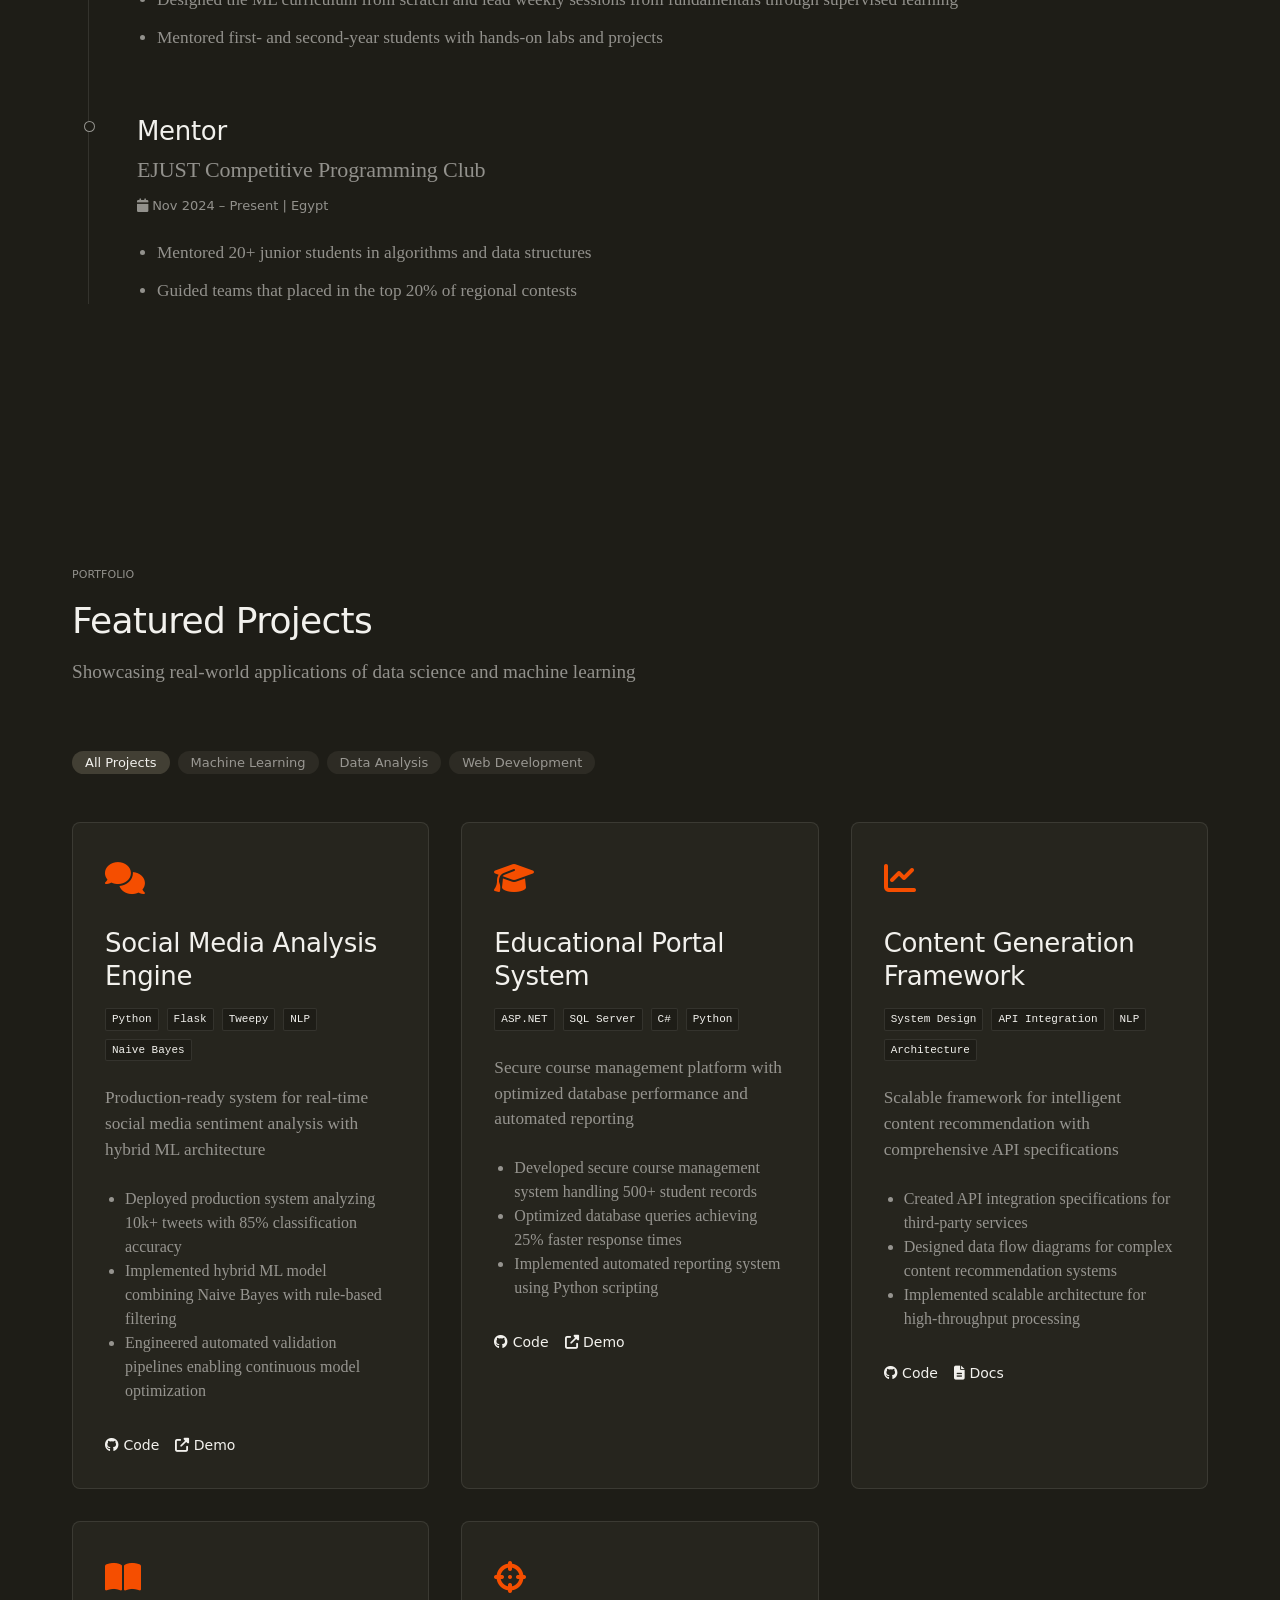
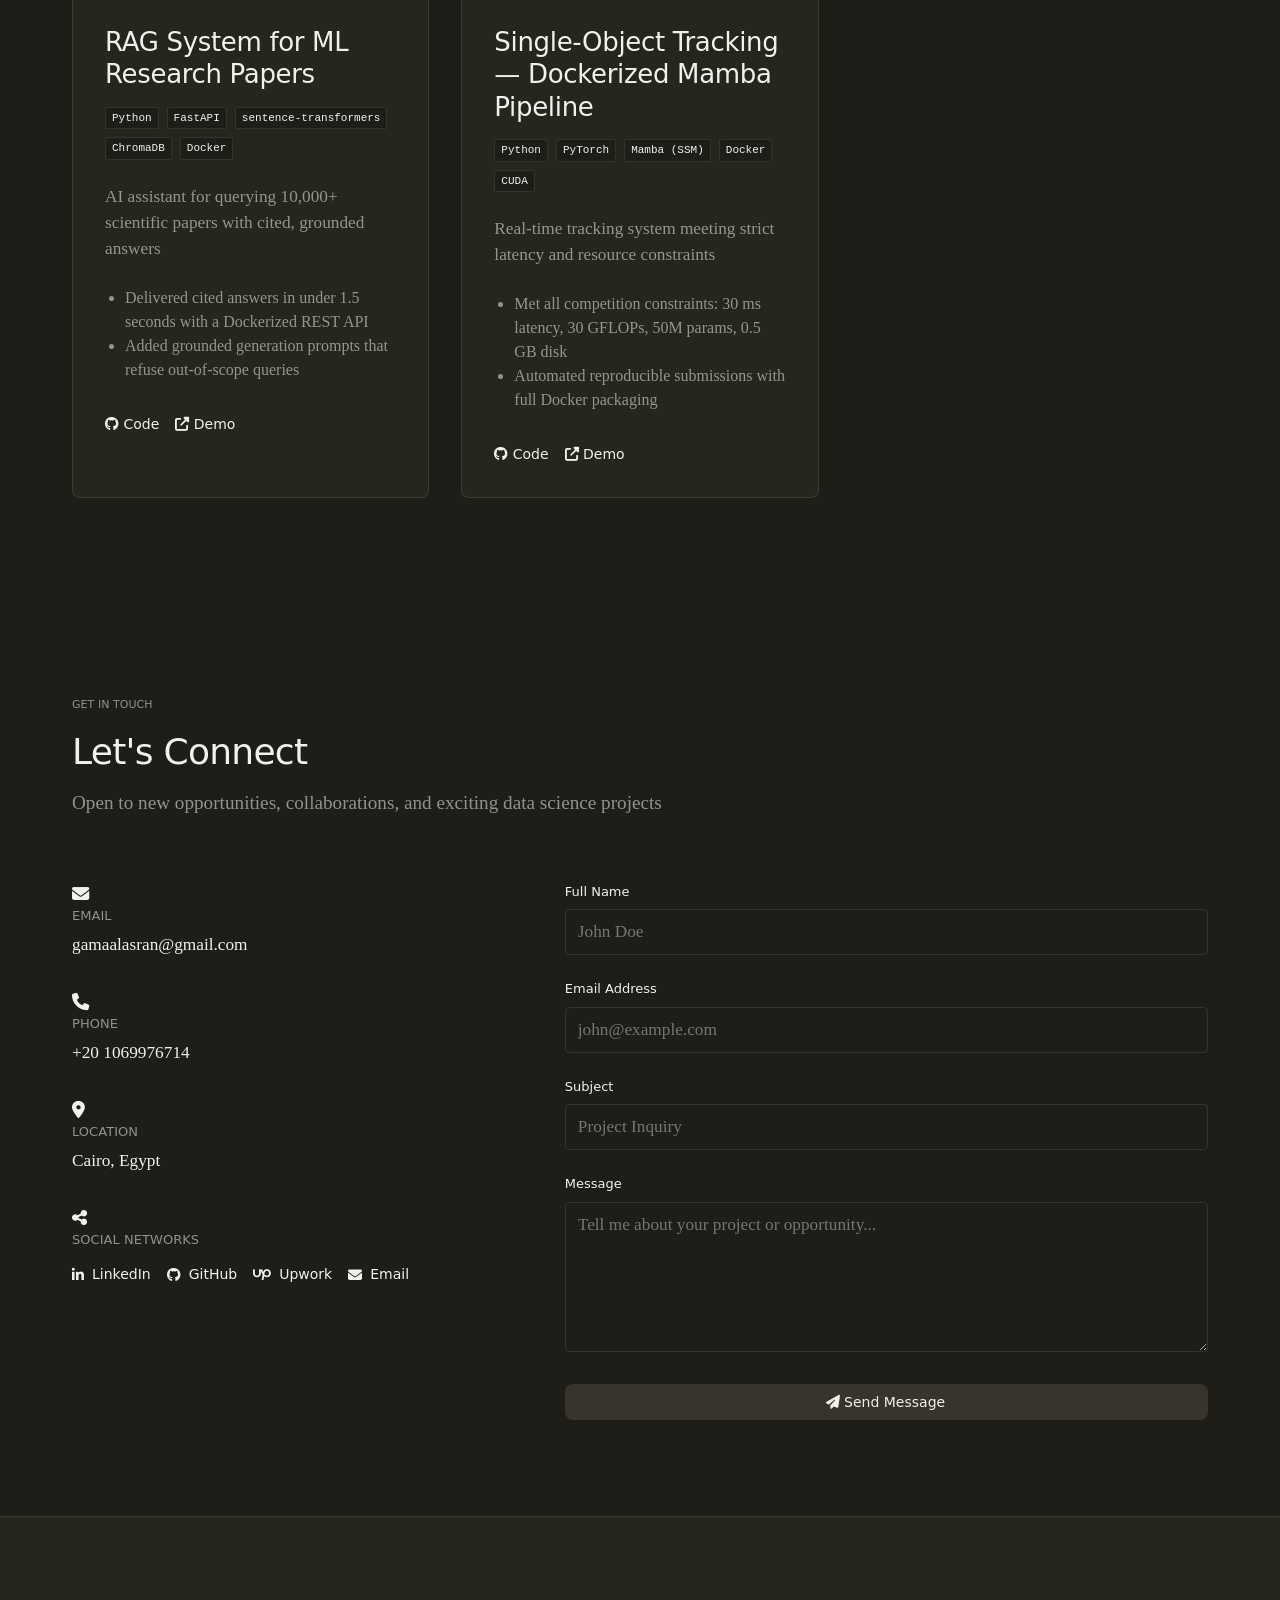
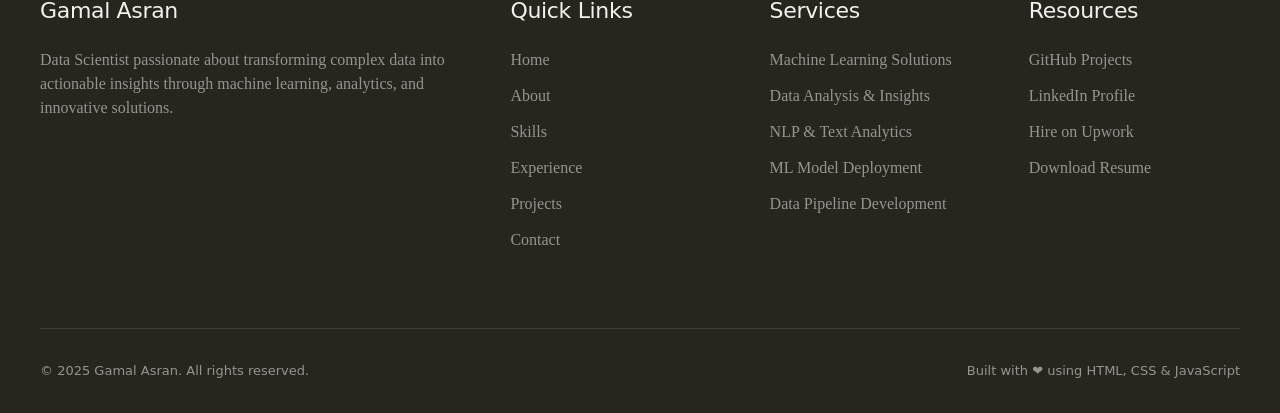
==== commit 7fd9b7e0: "update" ====
--- a/index.html
+++ b/index.html
@@ -47,9 +47,9 @@
                     <span>Available for Opportunities</span>
                 </div>
                 <h1>Hi, I'm <span class="gradient-text">Gamal Asran</span></h1>
-                <p class="subtitle">Data Scientist</p>
+                <p class="subtitle">Data Scientist & ML Engineer</p>
                 <p class="description">
-                    Transforming complex data into actionable insights through advanced analytics, machine learning, and end-to-end data pipeline development. Specialized in Python, NLP, TensorFlow, and production ML deployment.
+                    Building end-to-end ML systems from data pipelines to deployment, with a focus on NLP, model reliability, and production-ready APIs.
                 </p>
                 <div class="hero-buttons">
                     <a href="#projects" class="btn btn-primary">
@@ -59,20 +59,7 @@
                         <span><i class="fas fa-envelope"></i> Get In Touch</span>
                     </a>
                 </div>
-                <div class="hero-stats">
-                    <div class="stat-item">
-                        <h3>10K+</h3>
-                        <p>Records Processed</p>
-                    </div>
-                    <div class="stat-item">
-                        <h3>92%</h3>
-                        <p>Model Accuracy</p>
-                    </div>
-                    <div class="stat-item">
-                        <h3>25%</h3>
-                        <p>Efficiency Boost</p>
-                    </div>
-                </div>
+
             </div>
             <div class="hero-image">
                 <div class="profile-wrapper">
@@ -98,21 +85,21 @@
         <div class="section-header">
             <span class="section-label">About Me</span>
             <h2>My <span class="gradient-text">Story</span></h2>
-            <p>Computer Science student passionate about leveraging data to solve real-world problems</p>
+            <p>Computer Science student focused on applied machine learning, NLP, and reliable production systems</p>
         </div>
         <div class="about-content">
             <div class="about-text">
                 <p>
-                    I'm a <strong>data scientist</strong> with expertise in building end-to-end machine learning solutions, from data pipeline development to production deployment. With a strong foundation in Python, SQL, and modern ML frameworks, I specialize in transforming complex datasets into <strong>actionable business insights</strong>.
+                    I'm a <strong>data scientist</strong> with expertise in building end-to-end machine learning solutions, from data pipeline development to production deployment. With a strong foundation in Python, SQL, and modern ML frameworks, I focus on <strong>reliable, measurable outcomes</strong> from complex datasets.
                 </p>
                 <p>
-                    My experience spans across <strong>natural language processing</strong>, predictive modeling, and automated data workflows. I've successfully delivered projects that improved customer satisfaction by <strong>15%</strong> and accelerated insight generation by <strong>25%</strong> through intelligent automation.
+                    My experience spans <strong>natural language processing</strong>, data auditing, and automated workflows. Recent work raised model accuracy by <strong>12%</strong>, cut training time by <strong>20%</strong>, and improved customer satisfaction by <strong>15%</strong>.
                 </p>
                 <p>
-                    Currently pursuing my <strong>BSc in Computer Science</strong> at Egypt-Japan University of Science and Technology (GPA: 3.6/4.0), I combine academic rigor with practical industry experience from collaborations with <strong>IBM</strong> and telecom sector projects.
+                    Currently pursuing my <strong>BSc in Computer Science</strong> at Egypt-Japan University of Science and Technology (GPA: 3.6/4.0), I combine academic rigor with practical industry experience in telecom and IBM-collaboration projects.
                 </p>
                 <p>
-                    I'm passionate about <strong>competitive programming</strong>, mentoring aspiring data scientists, and staying at the forefront of emerging technologies in machine learning and data engineering.
+                    I'm passionate about <strong>competitive programming</strong>, mentoring aspiring engineers, and staying at the forefront of emerging technologies in machine learning and data engineering.
                 </p>
             </div>
             <div class="education-timeline">
@@ -149,7 +136,7 @@
                     <span class="skill-tag">SQL</span>
                     <span class="skill-tag">C++</span>
                     <span class="skill-tag">JavaScript</span>
-                    <span class="skill-tag">Assembly</span>
+                    <span class="skill-tag">C#</span>
                 </div>
             </div>
             <div class="skill-category">
@@ -163,6 +150,7 @@
                     <span class="skill-tag">Hugging Face</span>
                     <span class="skill-tag">Keras</span>
                     <span class="skill-tag">PyTorch</span>
+                    <span class="skill-tag">MLflow</span>
                 </div>
             </div>
             <div class="skill-category">
@@ -176,6 +164,7 @@
                     <span class="skill-tag">NumPy</span>
                     <span class="skill-tag">Data Cleaning</span>
                     <span class="skill-tag">Feature Engineering</span>
+                    <span class="skill-tag">RAG Pipelines</span>
                 </div>
             </div>
             <div class="skill-category">
@@ -187,9 +176,10 @@
                     <span class="skill-tag">Docker</span>
                     <span class="skill-tag">FastAPI</span>
                     <span class="skill-tag">Git</span>
-                    <span class="skill-tag">MLflow</span>
+                    <span class="skill-tag">Flask</span>
                     <span class="skill-tag">MySQL</span>
                     <span class="skill-tag">SQL Server</span>
+                    <span class="skill-tag">ChromaDB</span>
                 </div>
             </div>
         </div>
@@ -212,40 +202,51 @@
                         Aug 2025 – Sep 2025 | Damanhur, Egypt
                     </p>
                     <ul>
-                        <li>Assisted in developing and evaluating ML models for communication data analysis</li>
-                        <li>Conducted feature engineering and data preprocessing for predictive insights</li>
-                        <li>Collaborated with cross-functional teams to optimize model performance and deployment strategies</li>
+                        <li>Developed and evaluated ML models on telecom datasets; data audit and pipeline redesign raised accuracy by 12% and cut training time by 20%</li>
+                        <li>Translated model results into clear summaries for non-technical stakeholders</li>
                     </ul>
                 </div>
             </div>
             <div class="timeline-item">
                 <div class="experience-card">
                     <h3>Data Science Intern</h3>
-                    <h4>Digital Egypt Pioneers Initiative (DEPI) — IBM Collaboration</h4>
+                    <h4>Digital Egypt Pioneers Initiative (DEPI)</h4>
                     <p class="experience-date">
                         <i class="fas fa-calendar"></i>
-                        Oct 2024 – May 2025 | Giza, Egypt
+                        Oct 2024 – May 2025 | Alexandria, Egypt
                     </p>
                     <ul>
-                        <li>Built data pipelines using Python and SQL to process 10,000+ business records, contributing to models that improved customer satisfaction by 15%</li>
-                        <li>Developed predictive models using Scikit-learn, optimizing hyperparameters and cross-validation strategies</li>
-                        <li>Implemented prompt engineering and NLP modules to automate text-based tasks, reducing manual workload significantly</li>
-                        <li>Automated data preprocessing workflows, accelerating insight generation by 25%</li>
+                        <li>Built Python and SQL pipelines to clean 10,000+ business records; models improved customer satisfaction by 15%</li>
+                        <li>Developed NLP scripts that removed a manual data-entry workflow</li>
+                        <li>Applied prompt engineering to prototype AI-driven business solutions</li>
                     </ul>
                 </div>
             </div>
             <div class="timeline-item">
                 <div class="experience-card">
-                    <h3>Technical Instructor</h3>
-                    <h4>CPC (Competitive Programming Club) — Egypt-Japan University</h4>
+                    <h3>Machine Learning Track Lead</h3>
+                    <h4>EJUST Computer Science Club</h4>
+                    <p class="experience-date">
+                        <i class="fas fa-calendar"></i>
+                        Mar 2026 – Present | Egypt
+                    </p>
+                    <ul>
+                        <li>Designed the ML curriculum from scratch and lead weekly sessions from fundamentals through supervised learning</li>
+                        <li>Mentored first- and second-year students with hands-on labs and projects</li>
+                    </ul>
+                </div>
+            </div>
+            <div class="timeline-item">
+                <div class="experience-card">
+                    <h3>Mentor</h3>
+                    <h4>EJUST Competitive Programming Club</h4>
                     <p class="experience-date">
                         <i class="fas fa-calendar"></i>
                         Nov 2024 – Present | Egypt
                     </p>
                     <ul>
-                        <li>Mentored students in advanced algorithms, code optimization, and contest strategies</li>
-                        <li>Organized workshops and peer-learning sessions that improved student performance in competitive programming</li>
-                        <li>Developed comprehensive curriculum for data structures and algorithms</li>
+                        <li>Mentored 20+ junior students in algorithms and data structures</li>
+                        <li>Guided teams that placed in the top 20% of regional contests</li>
                     </ul>
                 </div>
             </div>
@@ -356,6 +357,66 @@
                     </div>
                 </div>
             </div>
+
+            <!-- Project 4 -->
+            <div class="project-card" data-category="ml data">
+                <div class="project-image">
+                    <i class="fas fa-book-open"></i>
+                </div>
+                <div class="project-content">
+                    <h3>RAG System for ML Research Papers</h3>
+                    <div class="project-tech">
+                        <span class="tech-badge">Python</span>
+                        <span class="tech-badge">FastAPI</span>
+                        <span class="tech-badge">sentence-transformers</span>
+                        <span class="tech-badge">ChromaDB</span>
+                        <span class="tech-badge">Docker</span>
+                    </div>
+                    <p>AI assistant for querying 10,000+ scientific papers with cited, grounded answers</p>
+                    <ul>
+                        <li>Delivered cited answers in under 1.5 seconds with a Dockerized REST API</li>
+                        <li>Added grounded generation prompts that refuse out-of-scope queries</li>
+                    </ul>
+                    <div class="project-links">
+                        <a href="https://github.com/GamalAsraan" class="project-link github" target="_blank">
+                            <i class="fab fa-github"></i> Code
+                        </a>
+                        <a href="#" class="project-link demo">
+                            <i class="fas fa-external-link-alt"></i> Demo
+                        </a>
+                    </div>
+                </div>
+            </div>
+
+            <!-- Project 5 -->
+            <div class="project-card" data-category="ml data">
+                <div class="project-image">
+                    <i class="fas fa-crosshairs"></i>
+                </div>
+                <div class="project-content">
+                    <h3>Single-Object Tracking — Dockerized Mamba Pipeline</h3>
+                    <div class="project-tech">
+                        <span class="tech-badge">Python</span>
+                        <span class="tech-badge">PyTorch</span>
+                        <span class="tech-badge">Mamba (SSM)</span>
+                        <span class="tech-badge">Docker</span>
+                        <span class="tech-badge">CUDA</span>
+                    </div>
+                    <p>Real-time tracking system meeting strict latency and resource constraints</p>
+                    <ul>
+                        <li>Met all competition constraints: 30 ms latency, 30 GFLOPs, 50M params, 0.5 GB disk</li>
+                        <li>Automated reproducible submissions with full Docker packaging</li>
+                    </ul>
+                    <div class="project-links">
+                        <a href="https://github.com/GamalAsraan" class="project-link github" target="_blank">
+                            <i class="fab fa-github"></i> Code
+                        </a>
+                        <a href="#" class="project-link demo">
+                            <i class="fas fa-external-link-alt"></i> Demo
+                        </a>
+                    </div>
+                </div>
+            </div>
         </div>
     </section>
 
@@ -383,7 +444,7 @@
                     </div>
                     <div class="contact-details">
                         <h3>Phone</h3>
-                        <p><a href="tel:+201114568637">+20 1114568637</a></p>
+                        <p><a href="tel:+201069976714">+20 1069976714</a></p>
                     </div>
                 </div>
                 <div class="contact-item">
